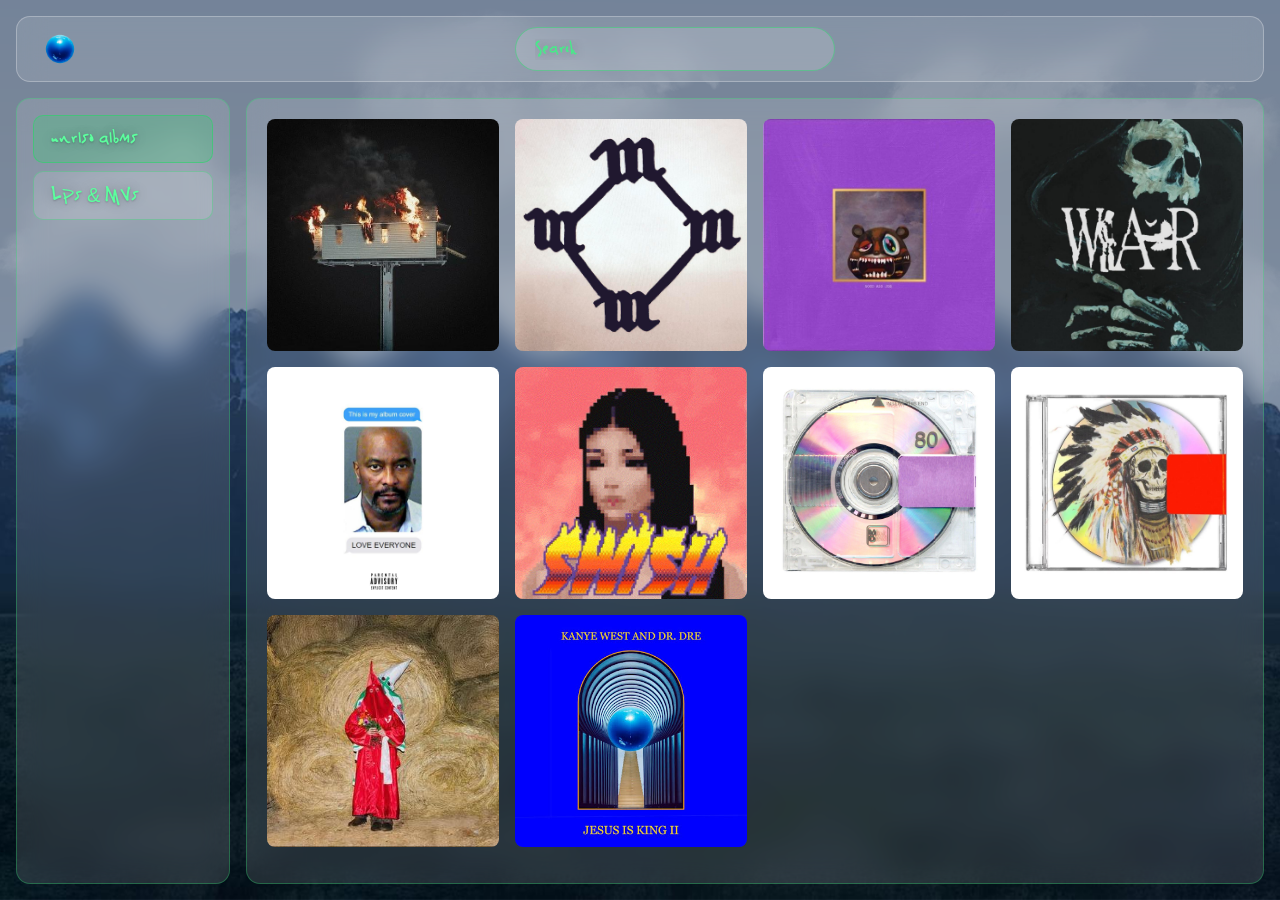
==== mainpage.html @ f58d0a7e "albumonly" ====
<!DOCTYPE html>
<html lang="en">
<head>
    <meta charset="UTF-8">
    <meta name="viewport" content="width=device-width, initial-scale=1.0">
    <title>yemedia</title>
    <link rel="icon" href="favicon.png" type="image/png">
    <link rel="stylesheet" href="sytle.css">
</head>
<body class="mainpage">
    <div class="mainpage-layout">
        <nav class="topbar">
            <a href="index.html" class="topbar-logo" aria-label="yemedia"><img src="favicon.png" alt="" class="topbar-logo-icon"></a>
            <input type="search" class="topbar-search" placeholder="Search" aria-label="Search">
            <button type="button" class="topbar-menu-btn" id="topbar-menu-btn" aria-label="Menu" aria-expanded="false">
                <img class="topbar-menu-icon" src="playericon/icons8-hamburger-48.png" alt="" aria-hidden="true">
            </button>
        </nav>
        <div class="mainpage-body">
        <div class="sidebar-overlay" id="sidebar-overlay" aria-hidden="true"></div>
        <aside class="sidebar-menu" id="sidebar-menu">
            <button type="button" class="sidebar-close-btn" id="sidebar-close-btn" aria-label="Close menu"><img class="sidebar-close-icon" src="playericon/icons8-cancel-48.png" alt="" aria-hidden="true"></button>
            <button type="button" class="sidebar-btn is-active" data-view="unrlsd">unrlsd albms</button>
            <button type="button" class="sidebar-btn" data-view="lpsmvs">LPs & MVs</button>
        </aside>
        <main class="main-panel">
            <div class="covers-grid">
                <!-- Filled by mainpage.js from data/albums.json -->
            </div>
        </main>
        </div>
        <div id="mainpage-player" class="mainpage-player" aria-live="polite">
            <div class="mainpage-player-left">
                <span id="mainpage-player-title" class="mainpage-player-title"></span>
            </div>
            <div class="mainpage-player-center">
                <audio id="mainpage-audio" class="mainpage-audio-native"></audio>
                <div class="mainpage-player-controls">
                    <button type="button" id="mainpage-player-prev" class="mainpage-player-ctrl" aria-label="Previous"><img class="mainpage-player-ctrl-icon" src="playericon/icons8-skip-to-start-48.png" alt="" aria-hidden="true"></button>
                    <button type="button" id="mainpage-player-play" class="mainpage-player-play-btn" aria-label="Play"><span class="mainpage-player-play-icon" aria-hidden="true"><img id="mainpage-player-play-icon-img" class="mainpage-player-play-icon-img" src="playericon/icons8-play-48.png" alt="" aria-hidden="true"></span></button>
                    <button type="button" id="mainpage-player-next" class="mainpage-player-ctrl" aria-label="Next"><img class="mainpage-player-ctrl-icon" src="playericon/icons8-skip-48.png" alt="" aria-hidden="true"></button>
                </div>
                <div class="mainpage-player-progress-wrap">
                    <span class="mainpage-player-time" id="mainpage-player-current">0:00</span>
                    <input type="range" id="mainpage-player-seek" class="mainpage-player-seek" min="0" max="100" value="0" aria-label="Seek" />
                    <span class="mainpage-player-time" id="mainpage-player-duration">0:00</span>
                </div>
            </div>
            <div class="mainpage-player-right">
                <button type="button" id="mainpage-player-expand" class="mainpage-player-expand" aria-label="Expand player"><img class="mainpage-player-expand-icon" src="playericon/icons8-full-48.png" alt="" aria-hidden="true"></button>
            </div>
        </div>
        <div id="mainpage-player-expanded" class="mainpage-player-expanded" aria-hidden="true">
            <div class="mainpage-player-expanded-blur" id="mainpage-player-expanded-blur" aria-hidden="true"></div>
            <div class="mainpage-player-expanded-inner" id="mainpage-player-expanded-inner">
                <div class="mainpage-player-expanded-top-right">
                    <button type="button" class="mainpage-player-expanded-close" id="mainpage-player-expanded-close" aria-label="Close"><img class="mainpage-player-expanded-close-icon" src="playericon/icons8-cancel-48.png" alt="" aria-hidden="true"></button>
                </div>
                <div class="mainpage-player-expanded-cover-section">
                    <div class="mainpage-player-expanded-cover-wrap">
                        <img id="mainpage-player-expanded-cover-img" src="" alt="" />
                    </div>
                    <div class="mainpage-player-expanded-now-playing">
                        <h3 class="mainpage-player-expanded-track-title" id="mainpage-player-expanded-track-title"></h3>
                        <p class="mainpage-player-expanded-track-meta" id="mainpage-player-expanded-track-meta"></p>
                        <button type="button" class="mainpage-player-expanded-like" id="mainpage-player-expanded-like" aria-label="Save to Favourites" title="Save to Favourites">
                            <img class="mainpage-player-expanded-like-icon" id="mainpage-player-expanded-like-icon-img" src="playericon/icons8-favourite-48.png" alt="" aria-hidden="true" loading="eager">
                        </button>
                        <div class="mainpage-player-expanded-progress-wrap">
                            <span class="mainpage-player-time" id="mainpage-player-expanded-current">0:00</span>
                            <input type="range" id="mainpage-player-expanded-seek" class="mainpage-player-seek" min="0" max="100" value="0" aria-label="Seek" />
                            <span class="mainpage-player-time" id="mainpage-player-expanded-duration">0:00</span>
                        </div>
                        <div class="mainpage-player-expanded-controls">
                            <button type="button" class="mainpage-player-expanded-btn" id="mainpage-player-shuffle" aria-label="Shuffle"><img class="mainpage-player-expanded-btn-icon" src="playericon/icons8-shuffle-48.png" alt="" aria-hidden="true"></button>
                            <button type="button" class="mainpage-player-expanded-btn" id="mainpage-player-expanded-prev" aria-label="Previous"><img class="mainpage-player-expanded-btn-icon" src="playericon/icons8-skip-to-start-48.png" alt="" aria-hidden="true"></button>
                            <button type="button" class="mainpage-player-expanded-play" id="mainpage-player-expanded-play" aria-label="Play"><span class="mainpage-player-expanded-play-icon" aria-hidden="true"><img id="mainpage-player-expanded-play-icon-img" class="mainpage-player-expanded-play-icon-img" src="playericon/icons8-play-48.png" alt="" aria-hidden="true"></span></button>
                            <button type="button" class="mainpage-player-expanded-btn" id="mainpage-player-expanded-next" aria-label="Next"><img class="mainpage-player-expanded-btn-icon" src="playericon/icons8-skip-48.png" alt="" aria-hidden="true"></button>
                            <button type="button" class="mainpage-player-expanded-btn" id="mainpage-player-repeat" aria-label="Repeat"><img id="mainpage-player-repeat-icon-img" class="mainpage-player-expanded-btn-icon" src="playericon/icons8-repeat-48.png" alt="" aria-hidden="true"></button>
                        </div>
                        <div class="mainpage-player-expanded-volume-wrap">
                            <span class="mainpage-player-expanded-volume-icon" aria-hidden="true"><img id="mainpage-player-volume-icon-img" class="mainpage-player-volume-icon-img" src="playericon/icons8-speaker-48.png" alt="" aria-hidden="true"></span>
                            <input type="range" id="mainpage-player-expanded-volume" class="mainpage-player-seek mainpage-player-volume" min="0" max="100" value="100" aria-label="Volume" />
                        </div>
                    </div>
                </div>
                <div class="mainpage-player-expanded-tracks">
                    <div class="mainpage-player-expanded-tracks-head">
                        <div class="mainpage-player-expanded-tracks-head-text">
                            <h2 class="mainpage-player-expanded-album-title" id="mainpage-player-expanded-album-title"></h2>
                            <p class="mainpage-player-expanded-meta" id="mainpage-player-expanded-meta"></p>
                        </div>
                        <button type="button" class="mainpage-player-expanded-play-all mainpage-player-expanded-play-all-tracks" id="mainpage-player-expanded-play-all" aria-label="Play all">
                            <img class="mainpage-player-expanded-play-all-icon" src="playericon/icons8-play-48.png" alt="" aria-hidden="true">
                        </button>
                    </div>
                    <ul id="mainpage-player-tracklist" class="mainpage-player-tracklist"></ul>
                </div>
            </div>
        </div>
    </div>
    <div id="mainpage-toast" class="mainpage-toast" aria-live="polite" role="status"></div>
    <script src="mainpage.js"></script>
    <svg xmlns="http://www.w3.org/2000/svg" style="position:absolute;width:0;height:0" aria-hidden="true">
        <defs>
            <symbol id="icon-play" viewBox="0 0 24 24" fill="currentColor"><path d="M8 5v14l11-7z"/></symbol>
            <symbol id="icon-pause" viewBox="0 0 24 24" fill="currentColor"><path d="M6 4h4v16H6V4zm8 0h4v16h-4V4z"/></symbol>
            <symbol id="icon-prev" viewBox="0 0 24 24" fill="currentColor"><path d="M6 6h2v12H6V6zm3.5 6l8.5 6V6l-8.5 6z"/></symbol>
            <symbol id="icon-next" viewBox="0 0 24 24" fill="currentColor"><path d="M8 6v12l8.5-6L8 6zm10 4v8h2V6h-2v8z"/></symbol>
            <symbol id="icon-shuffle" viewBox="0 0 24 24" fill="currentColor"><path d="M10.59 9.17L5.41 4 4 5.41l5.17 5.17 1.42-1.41zM14.5 4l2.04 2.04L4 18.59 5.41 20 17.96 7.46 20 9.5V4h-5.5zm.33 9.41l-1.41 1.41 3.13 3.13L14.5 20H20v-5.5l-2.04 2.04-3.13-3.13z"/></symbol>
            <symbol id="icon-repeat" viewBox="0 0 24 24" fill="currentColor"><path d="M7 7h10v3l4-4-4-4v3H5v6h2V7zm10 10H7v-3l-4 4 4 4v-3h12v-6h-2v4z"/></symbol>
            <symbol id="icon-volume" viewBox="0 0 24 24" fill="currentColor"><path d="M3 9v6h4l5 5V4L7 9H3zm13.5 3c0-1.77-1.02-3.29-2.5-4.03v8.05c1.48-.73 2.5-2.25 2.5-4.02zM14 3.23v2.06c2.89.86 5 3.54 5 6.71s-2.11 5.85-5 6.71v2.06c4.01-.91 7-4.49 7-8.77s-2.99-7.86-7-8.77z"/></symbol>
            <symbol id="icon-close" viewBox="0 0 24 24" fill="currentColor"><path d="M19 6.41L17.59 5 12 10.59 6.41 5 5 6.41 10.59 12 5 17.59 6.41 19 12 13.41 17.59 19 19 17.59 13.41 12z"/></symbol>
            <symbol id="icon-heart" viewBox="0 0 24 24" fill="none" stroke="currentColor" stroke-width="2" stroke-linecap="round" stroke-linejoin="round"><path d="M20.84 4.61a5.5 5.5 0 0 0-7.78 0L12 5.67l-1.06-1.06a5.5 5.5 0 0 0-7.78 7.78l1.06 1.06L12 21.23l7.78-7.78 1.06-1.06a5.5 5.5 0 0 0 0-7.78z"/></symbol>
            <symbol id="icon-heart-filled" viewBox="0 0 24 24" fill="currentColor"><path d="M12 21.35l-1.45-1.32C5.4 15.36 2 12.28 2 8.5 2 5.42 4.42 3 7.5 3c1.74 0 3.41.81 4.5 2.09C13.09 3.81 14.76 3 16.5 3 19.58 3 22 5.42 22 8.5c0 3.78-3.4 6.86-8.55 11.54L12 21.35z"/></symbol>
            <symbol id="icon-expand" viewBox="0 0 24 24" fill="currentColor"><path d="M7 14H5v5h5v-2H7v-3zm-2-4h2V7h3V5H5v5zm12 7h-3v2h5v-5h-2v3zM14 5v2h3v3h2V5h-5z"/></symbol>
        </defs>
    </svg>
</body>
</html>
---- sytle.css ----
body {
    margin: 0;
    padding: 0;
    min-height: 100vh;
    position: relative;
    overflow: hidden;
    background-color: #1a1a2e;
    background-image: url(sitebg/gradientbase.png);
    background-size: cover;
    background-position: center;
    background-repeat: no-repeat;
}

body.mainpage {
    overflow: hidden;
    height: 100vh;
    display: flex;
    flex-direction: column;
}

/* Toast notification */
.mainpage-toast {
    position: fixed;
    bottom: 5rem;
    left: 50%;
    transform: translateX(-50%) translateY(12px);
    padding: 0.5rem 1rem;
    background: rgba(92, 255, 158, 0.95);
    color: #1a1a2e;
    font-family: "Yung Jakes", "yungjakes", sans-serif;
    font-size: 0.95rem;
    border-radius: 8px;
    box-shadow: 0 4px 20px rgba(0, 0, 0, 0.3);
    z-index: 100;
    opacity: 0;
    visibility: hidden;
    transition: opacity 0.25s ease, transform 0.25s ease, visibility 0.25s ease;
}

.mainpage-toast.is-visible {
    opacity: 1;
    visibility: visible;
    transform: translateX(-50%) translateY(0);
}

/* Scrollbar styling site-wide */
* {
    scrollbar-width: thin;
    scrollbar-color: rgba(92, 255, 158, 0.6) rgba(26, 26, 46, 0.4);
}

*::-webkit-scrollbar {
    width: 10px;
    height: 10px;
}

*::-webkit-scrollbar-track {
    background: rgba(26, 26, 46, 0.4);
    border-radius: 5px;
}

*::-webkit-scrollbar-thumb {
    background: rgba(92, 255, 158, 0.55);
    border-radius: 5px;
    border: 1px solid rgba(26, 26, 46, 0.3);
}

*::-webkit-scrollbar-thumb:hover {
    background: rgba(92, 255, 158, 0.75);
}

*::-webkit-scrollbar-thumb:active {
    background: #5cff9e;
}

*::-webkit-scrollbar-corner {
    background: rgba(26, 26, 46, 0.4);
    border-radius: 5px;
}

@font-face {
    font-family: "Yung Jakes";
    src: local("Yung Jakes New Handwriting"), local("YungJakesNewHandwriting"), url("YungJakesNewHandwriting-Regular.ttf") format("truetype");
    font-weight: normal;
    font-style: normal;
    font-display: swap;
}

/* Middle: clouds */
body::before {
    content: "";
    position: absolute;
    inset: 0;
    z-index: -1;
    background-image: url(sitebg/clouds.png);
    background-size: 150% 100%;
    background-position: 0% 50%;
    background-repeat: no-repeat;
    opacity: 0.5;
    pointer-events: none;
    animation: clouds-drift 60s linear infinite;
}

@media (max-width: 768px) {
    body::before {
        background-size: cover;
    }
}

/* Front: mountain (painted last so it’s on top) */
body::after {
    content: "";
    position: absolute;
    inset: 0;
    z-index: 0;
    background-image: url(sitebg/mountains.png);
    background-size: cover;
    background-position: center;
    background-repeat: no-repeat;
    pointer-events: none;
}

.content {
    position: relative;
    z-index: 3;
    display: flex;
    flex-direction: column;
    align-items: center;
    justify-content: center;
    min-height: 100vh;
    text-align: center;
    color: #2dd46c;
    font-family: "Yung Jakes", "yungjakes", sans-serif;
    font-size: 1.6rem;
}

.album-covers {
    position: fixed;
    inset: 0;
    z-index: 2;
    pointer-events: none;
}

.album-covers .album-cover {
    position: absolute;
    object-fit: cover;
    border-radius: 10px;
    box-shadow: 0 8px 24px rgba(0, 0, 0, 0.35);
    transform-style: preserve-3d;
    will-change: transform;
}

.copyright {
    position: fixed;
    bottom: 0;
    left: 0;
    right: 0;
    z-index: 3;
    text-align: center;
    padding: 0.75rem;
    color: #2dd46c;
    font-family: "Yung Jakes", "yungjakes", sans-serif;
    font-size: 0.95rem;
    opacity: 0.9;
}

.content h1,
.content p,
.content button,
.content .content-btn {
    margin: 0.25em 0;
}

.content h1 {
    font-size: 3.75rem;
}

.content p {
    font-size: 1.85rem;
}

.content button,
.content .content-btn {
    color: inherit;
    font-family: inherit;
    font-size: 1.5rem;
    cursor: pointer;
    padding: 0.65em 1.5em;
    border: none;
    border-radius: 999px;
    background: linear-gradient(
        135deg,
        rgba(80, 220, 120, 0.25) 0%,
        rgba(60, 180, 100, 0.12) 50%,
        rgba(40, 140, 80, 0.18) 100%
    );
    backdrop-filter: blur(12px);
    -webkit-backdrop-filter: blur(12px);
    box-shadow:
        inset 0 1px 0 rgba(255, 255, 255, 0.2),
        inset 0 -1px 0 rgba(0, 0, 0, 0.1),
        0 4px 24px rgba(45, 212, 108, 0.15);
    border: 1px solid rgba(255, 255, 255, 0.18);
    transition: transform 0.2s ease, box-shadow 0.2s ease, background 0.2s ease;
}
.content .content-btn {
    text-decoration: none;
    display: inline-block;
}

.content button:hover,
.content .content-btn:hover {
    transform: translateY(-1px);
    background: linear-gradient(
        135deg,
        rgba(80, 220, 120, 0.32) 0%,
        rgba(60, 180, 100, 0.18) 50%,
        rgba(40, 140, 80, 0.24) 100%
    );
    box-shadow:
        inset 0 1px 0 rgba(255, 255, 255, 0.28),
        inset 0 -1px 0 rgba(0, 0, 0, 0.08),
        0 8px 32px rgba(45, 212, 108, 0.22);
}

.content button:active,
.content .content-btn:active {
    transform: translateY(0);
    box-shadow:
        inset 0 1px 0 rgba(255, 255, 255, 0.15),
        inset 0 2px 8px rgba(0, 0, 0, 0.15),
        0 2px 12px rgba(45, 212, 108, 0.12);
}

@keyframes clouds-drift {
    0% { background-position: 0% 50%; }
    100% { background-position: 100% 50%; }
}

/* ========== Mainpage layout (glassmorphism UI) ========== */
.mainpage .mainpage-layout {
    position: relative;
    z-index: 1;
    flex: 1;
    min-height: 0;
    padding: 1rem;
    box-sizing: border-box;
    display: flex;
    flex-direction: column;
    overflow: hidden;
}

.mainpage .topbar {
    flex-shrink: 0;
    display: flex;
    align-items: center;
    justify-content: space-between;
    gap: 1.5rem;
    max-width: 100%;
    padding: 0.6rem 1.25rem;
    margin-bottom: 1rem;
    background: rgba(255, 255, 255, 0.12);
    backdrop-filter: blur(14px);
    -webkit-backdrop-filter: blur(14px);
    border: 1px solid rgba(255, 255, 255, 0.28);
    border-radius: 14px;
    font-family: "Yung Jakes", "yungjakes", sans-serif;
    color: #4ae88a;
    text-shadow: 0 0 20px rgba(0, 0, 0, 0.4), 0 1px 2px rgba(0, 0, 0, 0.3);
}

.mainpage .topbar-logo {
    color: #5cff9e;
    text-decoration: none;
    font-size: 1.65rem;
    padding: 0.25em;
    background: transparent;
    border: none;
    border-radius: 0;
    white-space: nowrap;
    text-shadow: 0 0 16px rgba(0, 0, 0, 0.35), 0 1px 2px rgba(0, 0, 0, 0.25);
    display: inline-flex;
    align-items: center;
    justify-content: center;
}

.mainpage .topbar-logo-icon {
    display: block;
    width: 32px;
    height: 32px;
    object-fit: contain;
}

.mainpage .topbar-search {
    flex: 1;
    max-width: 320px;
    margin: 0 auto;
    padding: 0.55em 1em;
    background: rgba(255, 255, 255, 0.15);
    border: 1px solid rgba(45, 212, 108, 0.5);
    border-radius: 999px;
    color: #5cff9e;
    font-family: "Yung Jakes", "yungjakes", sans-serif;
    font-size: 1.2rem;
    text-shadow: 0 0 12px rgba(0, 0, 0, 0.3);
}

.mainpage .topbar-search::placeholder {
    color: #4ae88a;
    opacity: 1;
}

.mainpage .topbar-menu-btn {
    display: none;
    align-items: center;
    justify-content: center;
    width: 44px;
    height: 44px;
    padding: 0;
    border: none;
    border-radius: 0;
    background: transparent;
    color: #5cff9e;
    cursor: pointer;
    flex-shrink: 0;
    transition: opacity 0.2s ease, transform 0.2s ease;
}
.mainpage .topbar-menu-btn:hover {
    opacity: 0.85;
    transform: scale(1.05);
}
.mainpage .topbar-menu-icon {
    width: 24px;
    height: 24px;
    display: block;
    object-fit: contain;
}

.mainpage .mainpage-body {
    display: flex;
    flex: 1;
    min-height: 0;
    overflow: hidden;
    gap: 1rem;
}

.mainpage .sidebar-menu {
    width: 180px;
    flex-shrink: 0;
    display: flex;
    flex-direction: column;
    gap: 0.5rem;
    padding: 1rem;
    background: rgba(255, 255, 255, 0.12);
    backdrop-filter: blur(14px);
    -webkit-backdrop-filter: blur(14px);
    border: 1px solid rgba(45, 212, 108, 0.35);
    border-radius: 14px;
    font-family: "Yung Jakes", "yungjakes", sans-serif;
    color: #5cff9e;
    align-self: stretch;
    text-shadow: 0 0 14px rgba(0, 0, 0, 0.35), 0 1px 2px rgba(0, 0, 0, 0.25);
}

.mainpage .sidebar-close-btn {
    display: none;
}

.mainpage .sidebar-close-icon {
    width: 24px;
    height: 24px;
    display: block;
    object-fit: contain;
}

.mainpage .sidebar-overlay {
    display: none;
}

.mainpage .sidebar-item {
    font-size: 1.25rem;
}

.mainpage .sidebar-btn {
    display: block;
    width: 100%;
    padding: 0.6em 0.85em;
    background: rgba(255, 255, 255, 0.12);
    border: 1px solid rgba(45, 212, 108, 0.35);
    border-radius: 10px;
    color: #5cff9e;
    font-family: "Yung Jakes", "yungjakes", sans-serif;
    font-size: 1.25rem;
    cursor: pointer;
    text-align: left;
    transition: background 0.2s ease, border-color 0.2s ease;
    text-shadow: 0 0 12px rgba(0, 0, 0, 0.3), 0 1px 2px rgba(0, 0, 0, 0.2);
}

.mainpage .sidebar-btn:hover {
    background: rgba(45, 212, 108, 0.15);
    border-color: rgba(45, 212, 108, 0.55);
    color: #6effa8;
}

.mainpage .main-panel {
    flex: 1;
    display: flex;
    flex-direction: column;
    min-height: 0;
    padding: 1.25rem;
    background: rgba(255, 255, 255, 0.12);
    backdrop-filter: blur(14px);
    -webkit-backdrop-filter: blur(14px);
    border: 1px solid rgba(45, 212, 108, 0.35);
    border-radius: 14px;
    overflow: auto;
}

.mainpage .covers-grid {
    display: grid;
    grid-template-columns: repeat(4, 1fr);
    grid-template-rows: repeat(2, auto);
    gap: 1rem;
    min-height: min-content;
}

.mainpage .cover-placeholder {
    aspect-ratio: 1;
    background: rgba(255, 255, 255, 0.06);
    border-radius: 8px;
    border: 1px solid rgba(255, 255, 255, 0.06);
    box-shadow: none;
}

.mainpage .album-card {
    position: relative;
    aspect-ratio: 1;
    border-radius: 8px;
    overflow: hidden;
    background: rgba(255, 255, 255, 0.06);
    transition: transform 0.25s ease;
}

.mainpage .album-card:hover {
    transform: scale(0.92);
}

.mainpage .album-card-cover {
    width: 100%;
    height: 100%;
    object-fit: cover;
    display: block;
}

.mainpage .album-card-overlay {
    position: absolute;
    inset: 0;
    display: flex;
    flex-direction: column;
    align-items: center;
    justify-content: center;
    gap: 0.5rem;
    background: rgba(0, 0, 0, 0.5);
    opacity: 0;
    transition: opacity 0.2s ease;
}

.mainpage .album-card.has-tracks .album-card-overlay {
    justify-content: flex-end;
    padding-bottom: 0.5rem;
}

.mainpage .album-card-play-corner {
    position: absolute;
    bottom: 0.5rem;
    right: 0.5rem;
    margin-top: auto;
}

.mainpage .album-card:hover .album-card-overlay {
    opacity: 1;
}

.mainpage .album-card-title {
    color: #5cff9e;
    font-family: "Yung Jakes", "yungjakes", sans-serif;
    font-size: 1rem;
    text-align: center;
    padding: 0 0.5rem;
    text-shadow: 0 0 8px rgba(0,0,0,0.5);
}

.mainpage .album-card-play:hover {
    opacity: 0.9;
    transform: scale(1.05);
}

.mainpage .album-card-play {
    width: 44px;
    height: 44px;
    border: none;
    border-radius: 0;
    background: transparent;
    color: #5cff9e;
    font-size: 1.25rem;
    cursor: pointer;
    display: flex;
    align-items: center;
    justify-content: center;
    padding: 0;
    transition: opacity 0.2s ease, transform 0.2s ease;
    font-family: "Yung Jakes", "yungjakes", sans-serif;
}

.mainpage .album-card-play-icon {
    width: 28px;
    height: 28px;
    display: block;
    object-fit: contain;
}

/* Search results: list of matching tracks */
.mainpage .mainpage-search-results {
    display: flex;
    flex-direction: column;
    gap: 0.25rem;
    padding: 0.5rem 0;
    min-height: 0;
}

.mainpage .mainpage-search-result-row {
    display: flex;
    align-items: center;
    gap: 1rem;
    padding: 0.65rem 1rem;
    background: rgba(255, 255, 255, 0.04);
    border-radius: 10px;
    cursor: pointer;
    transition: background 0.15s ease;
}

.mainpage .mainpage-search-result-row:hover {
    background: rgba(92, 255, 158, 0.1);
}

.mainpage .mainpage-search-result-cover {
    width: 48px;
    height: 48px;
    object-fit: cover;
    border-radius: 8px;
    flex-shrink: 0;
    border: 1px solid rgba(255, 255, 255, 0.1);
}

.mainpage .mainpage-search-result-info {
    flex: 1;
    min-width: 0;
    display: flex;
    flex-direction: column;
    gap: 0.15rem;
}

.mainpage .mainpage-search-result-title {
    color: #fff;
    font-family: "Yung Jakes", "yungjakes", sans-serif;
    font-size: 1.05rem;
    font-weight: bold;
}

.mainpage .mainpage-search-result-meta {
    color: rgba(255, 255, 255, 0.6);
    font-size: 0.9rem;
}

.mainpage .mainpage-search-result-play {
    width: 44px;
    height: 44px;
    padding: 0;
    border: none;
    background: transparent;
    color: #5cff9e;
    cursor: pointer;
    display: flex;
    align-items: center;
    justify-content: center;
    flex-shrink: 0;
    transition: opacity 0.2s ease, transform 0.2s ease;
}

.mainpage .mainpage-search-result-play:hover {
    opacity: 0.9;
    transform: scale(1.05);
}

.mainpage .mainpage-search-result-play-icon {
    width: 28px;
    height: 28px;
    object-fit: contain;
}

.mainpage .sidebar-btn.is-active {
    background: rgba(45, 212, 108, 0.25);
    border-color: rgba(45, 212, 108, 0.6);
}

.mainpage .mainpage-player {
    position: fixed;
    bottom: 0.75rem;
    left: 0.75rem;
    right: 0.75rem;
    z-index: 10;
    padding: 0.6rem 1rem;
    background: rgba(var(--miniplayer-glass-r, 48), var(--miniplayer-glass-g, 48), var(--miniplayer-glass-b, 65), 0.88);
    backdrop-filter: blur(14px);
    -webkit-backdrop-filter: blur(14px);
    border: 1px solid rgba(var(--miniplayer-glass-r, 45), var(--miniplayer-glass-g, 212), var(--miniplayer-glass-b, 108), 0.4);
    border-radius: 14px;
    display: flex;
    align-items: center;
    justify-content: space-between;
    gap: 1rem;
    transform: translateY(calc(100% + 1rem));
    transition: transform 0.25s ease, background 0.35s ease, border-color 0.35s ease;
}

.mainpage .mainpage-player.is-visible {
    transform: translateY(0);
}

/* Desktop: smaller mini player height */
@media (min-width: 769px) {
    .mainpage .mainpage-player {
        padding: 0.35rem 0.85rem;
        gap: 0.65rem;
    }
    .mainpage .mainpage-player-title {
        font-size: 0.88rem;
    }
    .mainpage .mainpage-player-center {
        gap: 0.2rem;
    }
    .mainpage .mainpage-player-ctrl {
        width: 38px;
        height: 38px;
    }
    .mainpage .mainpage-player-ctrl-icon {
        width: 20px;
        height: 20px;
    }
    .mainpage .mainpage-player-play-btn {
        width: 42px;
        height: 42px;
    }
    .mainpage .mainpage-player-play-btn .mainpage-player-play-icon-img {
        width: 22px;
        height: 22px;
    }
    .mainpage .mainpage-player-expand {
        width: 38px;
        height: 38px;
    }
    .mainpage .mainpage-player-expand-icon {
        width: 20px;
        height: 20px;
    }
    .mainpage .mainpage-player-time {
        font-size: 0.75rem;
    }
    .mainpage .mainpage-player-seek {
        height: 5px;
    }
}

/* Mobile track list: ensure mini player slide-up animation runs when it appears */
@media (max-width: 768px) {
    .mainpage.tracklist-view-open .mainpage-player {
        transition: transform 0.35s cubic-bezier(0.25, 0.46, 0.45, 0.94);
    }
    .mainpage.tracklist-view-open .mainpage-player:not(.is-visible) {
        transform: translateY(calc(100% + 1rem));
    }
    .mainpage .mainpage-player-title {
        font-size: 1.1rem;
    }
    .mainpage .mainpage-player-time {
        font-size: 0.95rem;
    }
}

/* Hide mini player when expanded view is open (desktop: always; mobile: only in now-playing full view) */
.mainpage.expanded-view-open .mainpage-player {
    transform: translateY(100%);
    visibility: hidden;
    pointer-events: none;
}

/* Mobile track list view: show mini player as overlay on top */
.mainpage.tracklist-view-open .mainpage-player {
    z-index: 25;
}

.mainpage .mainpage-player-left {
    flex: 1;
    min-width: 0;
    max-width: 280px;
}

.mainpage .mainpage-player-title {
    color: #5cff9e;
    font-family: "Yung Jakes", "yungjakes", sans-serif;
    font-size: 0.95rem;
    overflow: hidden;
    text-overflow: ellipsis;
    white-space: nowrap;
    text-shadow: 0 0 12px rgba(0, 0, 0, 0.3);
}

.mainpage .mainpage-audio-native {
    position: absolute;
    width: 0;
    height: 0;
    opacity: 0;
    pointer-events: none;
}

.mainpage .mainpage-player-center {
    flex: 2;
    display: flex;
    flex-direction: column;
    align-items: center;
    gap: 0.35rem;
    max-width: 480px;
    min-width: 0;
}

.mainpage .mainpage-player-controls {
    display: flex;
    align-items: center;
    justify-content: center;
    gap: 0.5rem;
}

.mainpage .mainpage-player-ctrl {
    width: 48px;
    height: 48px;
    border: none;
    border-radius: 0;
    background: transparent;
    color: #5cff9e;
    font-size: 0.85rem;
    cursor: pointer;
    display: flex;
    align-items: center;
    justify-content: center;
    transition: opacity 0.2s ease, transform 0.2s ease;
}

.mainpage .player-icon {
    width: 20px;
    height: 20px;
    display: block;
    color: inherit;
}

.mainpage .mainpage-player-play-btn .player-icon,
.mainpage .mainpage-player-expanded-play .player-icon {
    width: 22px;
    height: 22px;
}

.mainpage .mainpage-player-play-icon-img,
.mainpage .mainpage-player-expanded-play-icon-img {
    display: block;
    width: 100%;
    height: 100%;
    object-fit: contain;
}

.mainpage .mainpage-player-play-btn .mainpage-player-play-icon-img {
    width: 32px;
    height: 32px;
}

.mainpage .mainpage-player-expanded-play .mainpage-player-expanded-play-icon-img {
    width: 42px;
    height: 42px;
}

.mainpage .mainpage-player-expanded-close .player-icon,
.mainpage .mainpage-player-expanded-close-icon {
    width: 26px;
    height: 26px;
}

.mainpage .mainpage-player-expanded-close-icon {
    display: block;
    object-fit: contain;
}

.mainpage .mainpage-player-expanded-btn .player-icon {
    width: 18px;
    height: 18px;
}

.mainpage .mainpage-player-ctrl-icon,
.mainpage .mainpage-player-expanded-btn-icon {
    display: block;
    width: 26px;
    height: 26px;
    object-fit: contain;
}

.mainpage .mainpage-player-ctrl .mainpage-player-ctrl-icon {
    width: 28px;
    height: 28px;
}

.mainpage .mainpage-player-expanded-volume-icon .player-icon {
    width: 18px;
    height: 18px;
}

.mainpage .mainpage-player-ctrl:hover {
    opacity: 0.85;
    transform: scale(1.05);
}

.mainpage .mainpage-player-play-btn {
    width: 56px;
    height: 56px;
    border: none;
    border-radius: 0;
    background: transparent;
    color: #5cff9e;
    font-size: 1.1rem;
    cursor: pointer;
    display: flex;
    align-items: center;
    justify-content: center;
    transition: transform 0.2s ease, opacity 0.2s ease;
}

.mainpage .mainpage-player-play-btn .mainpage-player-play-icon {
    display: inline-block;
    line-height: 1;
}

.mainpage .mainpage-player-play-btn:hover {
    opacity: 0.9;
    transform: scale(1.03);
}

.mainpage .mainpage-player-expand {
    width: 52px;
    height: 52px;
    border: none;
    border-radius: 0;
    background: transparent;
    color: #5cff9e;
    font-size: 1.25rem;
    cursor: pointer;
    display: flex;
    align-items: center;
    justify-content: center;
    transition: opacity 0.2s ease, transform 0.2s ease;
}

.mainpage .mainpage-player-expand:hover {
    opacity: 0.85;
    transform: scale(1.05);
}

.mainpage .mainpage-player-expand .player-icon,
.mainpage .mainpage-player-expand-icon {
    width: 26px;
    height: 26px;
}

.mainpage .mainpage-player-expand-icon {
    display: block;
    object-fit: contain;
}

.mainpage .mainpage-player-progress-wrap {
    display: flex;
    align-items: center;
    gap: 0.5rem;
    width: 100%;
}

.mainpage .mainpage-player-time {
    color: rgba(92, 255, 158, 0.9);
    font-family: "Yung Jakes", "yungjakes", sans-serif;
    font-size: 0.8rem;
    flex-shrink: 0;
}

.mainpage .mainpage-player-seek {
    flex: 1;
    height: 6px;
    -webkit-appearance: none;
    appearance: none;
    background: rgba(255, 255, 255, 0.15);
    border-radius: 3px;
}

.mainpage .mainpage-player-seek::-webkit-slider-thumb {
    -webkit-appearance: none;
    width: 14px;
    height: 14px;
    border-radius: 50%;
    background: #5cff9e;
    cursor: pointer;
    box-shadow: 0 0 8px rgba(92, 255, 158, 0.5);
}

.mainpage .mainpage-player-seek::-moz-range-thumb {
    width: 14px;
    height: 14px;
    border-radius: 50%;
    background: #5cff9e;
    cursor: pointer;
    border: none;
}

.mainpage .mainpage-player-right {
    flex: 1;
    display: flex;
    justify-content: flex-end;
    max-width: 120px;
}

.mainpage .mainpage-player-expand {
    width: 48px;
    height: 48px;
    border: none;
    border-radius: 0;
    background: transparent;
    color: #5cff9e;
    font-size: 1.25rem;
    cursor: pointer;
    display: flex;
    align-items: center;
    justify-content: center;
    transition: opacity 0.2s ease, transform 0.2s ease;
}

.mainpage .mainpage-player-expand:hover {
    opacity: 0.85;
    transform: scale(1.05);
}

.mainpage .mainpage-player-expanded {
    position: fixed;
    inset: 0;
    z-index: 20;
    background: transparent;
    display: flex;
    align-items: stretch;
    justify-content: stretch;
    opacity: 0;
    visibility: hidden;
    transition: opacity 0.28s ease, visibility 0.28s ease;
}

.mainpage .mainpage-player-expanded.is-visible {
    opacity: 1;
    visibility: visible;
}

.mainpage .mainpage-player-expanded.is-visible .mainpage-player-expanded-blur {
    opacity: 1;
}

.mainpage .mainpage-player-expanded-blur {
    position: absolute;
    inset: -20%;
    z-index: 0;
    background-size: cover;
    background-position: center;
    background-repeat: no-repeat;
    filter: blur(80px);
    -webkit-filter: blur(80px);
    opacity: 0;
    transition: opacity 0.4s ease;
}

.mainpage .mainpage-player-expanded-blur::after {
    content: "";
    position: absolute;
    inset: 0;
    background: rgba(0, 0, 0, 0.45);
    pointer-events: none;
}

.mainpage .mainpage-player-expanded-inner {
    position: relative;
    z-index: 1;
    display: flex;
    align-items: flex-start;
    width: 100%;
    height: 100%;
    padding: 2rem;
    padding-right: 4rem;
    gap: 2.5rem;
    box-sizing: border-box;
    opacity: 0;
    transform: translateY(16px);
    transition: opacity 0.32s ease 0.06s, transform 0.32s cubic-bezier(0.25, 0.46, 0.45, 0.94) 0.06s;
}

/* Desktop: now playing (cover + controls) on the left, track list (data) on the right */
.mainpage .mainpage-player-expanded-cover-section {
    order: -1;
}
.mainpage .mainpage-player-expanded-tracks {
    order: 0;
}

.mainpage .mainpage-player-expanded.is-visible .mainpage-player-expanded-inner {
    opacity: 1;
    transform: translateY(0);
}

.mainpage .mainpage-player-expanded-close {
    position: relative;
    top: auto;
    right: auto;
    z-index: 21;
    order: 0;
    width: 52px;
    height: 52px;
    border: none;
    border-radius: 0;
    background: transparent;
    color: #5cff9e;
    font-size: 1.5rem;
    line-height: 1;
    cursor: pointer;
    transition: opacity 0.25s ease 0.15s, transform 0.25s ease 0.15s;
    opacity: 1;
    transform: scale(1);
    display: flex;
    align-items: center;
    justify-content: center;
}

.mainpage .mainpage-player-expanded-top-right {
    position: fixed;
    top: 1rem;
    right: 1rem;
    z-index: 21;
    display: flex;
    flex-direction: column;
    align-items: center;
    gap: 0.5rem;
}

.mainpage .mainpage-player-expanded.is-visible .mainpage-player-expanded-close {
    opacity: 1;
    transform: scale(1);
}

.mainpage .mainpage-player-expanded-close:hover {
    opacity: 0.85;
    transform: scale(1.05);
}

.mainpage .mainpage-player-expanded-cover-section {
    flex-shrink: 0;
    width: min(40vw, 400px);
    display: flex;
    flex-direction: column;
    gap: 1.25rem;
    opacity: 0;
    transform: translateY(12px);
    transition: opacity 0.3s ease 0.1s, transform 0.35s cubic-bezier(0.25, 0.46, 0.45, 0.94) 0.1s;
}

.mainpage .mainpage-player-expanded.is-visible .mainpage-player-expanded-cover-section {
    opacity: 1;
    transform: translateY(0);
}

.mainpage .mainpage-player-expanded-cover-wrap {
    flex-shrink: 0;
    width: 100%;
    padding: 0;
    display: flex;
    align-items: center;
    justify-content: center;
    background: transparent;
    border: none;
    overflow: hidden;
    border-radius: 14px;
}

.mainpage .mainpage-player-expanded-cover-wrap img {
    width: 100%;
    aspect-ratio: 1;
    object-fit: cover;
    display: block;
    border-radius: 14px;
    transform: scale(0.96);
    transition: transform 0.4s cubic-bezier(0.25, 0.46, 0.45, 0.94) 0.12s;
}

.mainpage .mainpage-player-expanded.is-visible .mainpage-player-expanded-cover-wrap img {
    transform: scale(1);
}

.mainpage .mainpage-player-expanded-now-playing {
    display: grid;
    grid-template-columns: 1fr auto;
    gap: 0.5rem 1rem;
    padding: 1.25rem 1.5rem 0;
    background: transparent;
    border: none;
    border-radius: 0;
}

.mainpage .mainpage-player-expanded-track-title {
    grid-column: 1;
}

.mainpage .mainpage-player-expanded-track-meta {
    grid-column: 1;
}

.mainpage .mainpage-player-expanded-like {
    grid-column: 2;
    grid-row: 1 / 3;
    align-self: center;
    justify-self: end;
    width: 44px;
    height: 44px;
    min-width: 44px;
    min-height: 44px;
    padding: 0;
    border: none;
    background: transparent;
    color: rgba(255, 255, 255, 0.7);
    cursor: pointer;
    display: flex;
    align-items: center;
    justify-content: center;
    transition: color 0.2s ease, transform 0.2s ease;
    visibility: visible;
}

.mainpage .mainpage-player-expanded-like:hover {
    color: #5cff9e;
    transform: scale(1.08);
}

.mainpage .mainpage-player-expanded-like.is-saved {
    color: #5cff9e;
}

.mainpage .mainpage-player-expanded-like .mainpage-player-expanded-like-icon {
    width: 26px;
    height: 26px;
    object-fit: contain;
    display: block;
    transition: filter 0.2s ease, opacity 0.2s ease;
}

.mainpage .mainpage-player-expanded-like.is-saved .mainpage-player-expanded-like-icon {
    filter: brightness(0) saturate(100%) invert(82%) sepia(42%) saturate(1200%) hue-rotate(87deg) brightness(102%) contrast(101%);
}

.mainpage .mainpage-player-expanded-progress-wrap {
    grid-column: 1 / -1;
    display: flex;
    align-items: center;
    gap: 0.5rem;
    width: 100%;
}

.mainpage .mainpage-player-expanded-progress-wrap .mainpage-player-seek {
    flex: 1;
    min-width: 0;
}

.mainpage .mainpage-player-expanded-track-title {
    color: #fff;
    font-family: "Yung Jakes", "yungjakes", sans-serif;
    font-size: 1.65rem;
    font-weight: bold;
    margin: 0;
    letter-spacing: 0.02em;
}

.mainpage .mainpage-player-expanded-track-meta {
    color: rgba(255, 255, 255, 0.65);
    font-family: "Yung Jakes", "yungjakes", sans-serif;
    font-size: 1.05rem;
    margin: 0 0 0.25rem 0;
}

.mainpage .mainpage-player-expanded-progress-wrap .mainpage-player-time {
    color: rgba(255, 255, 255, 0.8);
    font-size: 0.95rem;
    flex-shrink: 0;
}

.mainpage .mainpage-player-expanded-volume-wrap {
    grid-column: 1 / -1;
    display: flex;
    align-items: center;
    gap: 0.6rem;
    margin-top: 0.35rem;
    width: 100%;
}

.mainpage .mainpage-player-expanded-volume-icon {
    font-size: 1.15rem;
    opacity: 0.9;
    flex-shrink: 0;
    color: #fff;
}

.mainpage .mainpage-player-volume-icon-img {
    display: block;
    width: 24px;
    height: 24px;
    object-fit: contain;
    animation: speaker-pulse 1.6s ease-in-out infinite;
    transition: opacity 0.2s ease;
}

@keyframes speaker-pulse {
    0%, 100% { opacity: 1; transform: scale(1); }
    50% { opacity: 0.9; transform: scale(1.08); }
}

.mainpage .mainpage-player-expanded-volume-wrap .mainpage-player-volume {
    flex: 1;
    min-width: 0;
}

.mainpage .mainpage-player-expanded-tracks {
    flex: 1;
    display: flex;
    flex-direction: column;
    min-width: 0;
    width: 100%;
    padding: 1.25rem 1.5rem 1.25rem 0;
    min-height: 0;
    opacity: 0;
    transform: translateY(14px);
    transition: opacity 0.32s ease 0.15s, transform 0.35s cubic-bezier(0.25, 0.46, 0.45, 0.94) 0.15s;
}

.mainpage .mainpage-player-expanded.is-visible .mainpage-player-expanded-tracks {
    opacity: 1;
    transform: translateY(0);
}

.mainpage .mainpage-player-expanded-album-title {
    color: #5cff9e;
    font-family: "Yung Jakes", "yungjakes", sans-serif;
    font-size: 2.1rem;
    font-weight: bold;
    margin: 0 0 0.25rem 0;
    letter-spacing: 0.02em;
    text-shadow: 0 0 20px rgba(0, 0, 0, 0.3);
}

.mainpage .mainpage-player-expanded-tracks-head-text {
    display: flex;
    flex-direction: column;
    justify-content: center;
    flex: 1;
    min-width: 0;
}

.mainpage .mainpage-player-expanded-tracks-head-text .mainpage-player-expanded-meta {
    margin: 0;
}

.mainpage .mainpage-player-expanded-meta {
    color: rgba(255, 255, 255, 0.65);
    font-family: "Yung Jakes", "yungjakes", sans-serif;
    font-size: 1.05rem;
    margin: 0 0 1.5rem 0;
}

.mainpage .mainpage-player-expanded-tracks-head {
    display: flex;
    align-items: stretch;
    gap: 1rem;
    margin-bottom: 1rem;
}

.mainpage .mainpage-player-expanded-tracks-head .mainpage-player-expanded-meta {
    margin: 0;
}

.mainpage .mainpage-player-expanded-play-all {
    flex-shrink: 0;
    width: 64px;
    min-width: 64px;
    height: 64px;
    min-height: 64px;
    align-self: stretch;
    padding: 0;
    border: none;
    background: transparent;
    color: #5cff9e;
    cursor: pointer;
    display: flex;
    align-items: center;
    justify-content: center;
    transition: opacity 0.2s ease, transform 0.2s ease;
}

.mainpage .mainpage-player-expanded-play-all:hover {
    opacity: 0.9;
    transform: scale(1.05);
}

.mainpage .mainpage-player-expanded-play-all-icon {
    width: 40px;
    height: 40px;
    object-fit: contain;
    display: block;
}

.mainpage .mainpage-player-expanded-controls {
    grid-column: 1 / -1;
    display: flex;
    align-items: center;
    justify-content: center;
    gap: 0.75rem;
    margin-bottom: 0;
}

.mainpage .mainpage-player-expanded-btn {
    width: 56px;
    height: 56px;
    border-radius: 0;
    border: none;
    background: transparent;
    color: #5cff9e;
    font-size: 1.1rem;
    cursor: pointer;
    display: flex;
    align-items: center;
    justify-content: center;
    transition: opacity 0.2s ease, transform 0.2s ease;
}

.mainpage .mainpage-player-expanded-btn:hover {
    opacity: 0.85;
    transform: scale(1.05);
}

.mainpage .mainpage-player-expanded-btn.is-active {
    opacity: 1;
}

.mainpage .mainpage-player-expanded-play {
    width: 72px;
    height: 72px;
    border-radius: 0;
    border: none;
    background: transparent;
    color: #1a1a2e;
    font-size: 1.4rem;
    cursor: pointer;
    display: flex;
    align-items: center;
    justify-content: center;
    transition: transform 0.2s ease, opacity 0.2s ease;
}

.mainpage .mainpage-player-expanded-play .mainpage-player-expanded-play-icon {
    display: inline-block;
    line-height: 1;
}

.mainpage .mainpage-player-expanded-play:hover {
    opacity: 0.9;
    transform: scale(1.03);
}

.mainpage .mainpage-player-tracklist {
    list-style: none;
    margin: 0;
    padding: 0.6rem 0;
    overflow-y: auto;
    flex: 1;
    min-height: 0;
}

.mainpage .mainpage-player-tracklist li {
    display: flex;
    align-items: center;
    gap: 1rem;
    padding: 0.75rem 0.9rem;
    margin: 0 2px 2px 2px;
    border-bottom: none;
    color: rgba(255, 255, 255, 0.9);
    font-family: "Yung Jakes", "yungjakes", sans-serif;
    font-size: 1.05rem;
    transition: background 0.15s ease, color 0.15s ease;
    border-radius: 10px;
}

.mainpage .mainpage-player-tracklist li:last-child {
    margin-bottom: 0;
}

.mainpage .mainpage-player-tracklist li:hover {
    background: rgba(92, 255, 158, 0.08);
}

.mainpage .mainpage-player-tracklist li.is-current {
    color: #5cff9e;
    background: rgba(92, 255, 158, 0.12);
}

.mainpage .mainpage-player-tracklist .track-list-cover {
    width: 40px;
    height: 40px;
    object-fit: cover;
    border-radius: 6px;
    flex-shrink: 0;
    border: 1px solid rgba(255, 255, 255, 0.1);
}

.mainpage .mainpage-player-tracklist .track-num {
    width: 1.5rem;
    flex-shrink: 0;
    color: rgba(255, 255, 255, 0.5);
    font-size: 0.95rem;
}

.mainpage .mainpage-player-tracklist li.is-current .track-num {
    color: #5cff9e;
}

.mainpage .mainpage-player-tracklist li button {
    flex: 1;
    background: none;
    border: none;
    color: inherit;
    font-family: inherit;
    font-size: 1.05rem;
    cursor: pointer;
    text-align: left;
    padding: 0;
    min-width: 0;
    overflow: hidden;
    text-overflow: ellipsis;
    white-space: nowrap;
}

.mainpage .mainpage-error {
    color: #5cff9e;
    font-family: "Yung Jakes", "yungjakes", sans-serif;
    padding: 2rem;
    grid-column: 1 / -1;
}

.mainpage .mainpage-error code {
    background: rgba(0,0,0,0.3);
    padding: 0.2em 0.4em;
    border-radius: 4px;
}

@media (max-width: 768px) {
    .mainpage .mainpage-layout {
        padding: 0.5rem;
    }
    .mainpage .topbar {
        flex-direction: row;
        align-items: center;
        gap: 0.75rem;
    }
    .mainpage .topbar-logo {
        flex-shrink: 0;
    }
    .mainpage .topbar-search {
        max-width: none;
        flex: 1;
        min-width: 0;
    }
    .mainpage .topbar-menu-btn {
        display: flex;
    }
    .mainpage .mainpage-body {
        flex-direction: column;
    }
    .mainpage .sidebar-overlay {
        display: none;
        position: fixed;
        inset: 0;
        z-index: 15;
        background: rgba(0, 0, 0, 0.4);
        opacity: 0;
        visibility: hidden;
        transition: opacity 0.25s ease, visibility 0.25s ease;
    }
    .mainpage.menu-open .sidebar-overlay {
        display: block;
        opacity: 1;
        visibility: visible;
    }
    .mainpage .sidebar-menu {
        position: fixed;
        top: 0;
        right: 0;
        width: min(280px, 85vw);
        max-width: 100%;
        height: 100vh;
        z-index: 16;
        align-self: auto;
        border-radius: 0;
        border-left: 1px solid rgba(45, 212, 108, 0.35);
        transform: translateX(100%);
        transition: transform 0.28s ease;
        padding-top: 3.5rem;
    }
    .mainpage.menu-open .sidebar-menu {
        transform: translateX(0);
    }
    .mainpage .sidebar-close-btn {
        display: flex;
        position: absolute;
        top: 1rem;
        right: 1rem;
        width: 40px;
        height: 40px;
        align-items: center;
        justify-content: center;
        padding: 0;
        border: none;
        border-radius: 0;
        background: transparent;
        color: #5cff9e;
        cursor: pointer;
        transition: opacity 0.2s ease, transform 0.2s ease;
    }
    .mainpage .sidebar-close-btn:hover {
        opacity: 0.85;
        transform: scale(1.05);
    }
    .mainpage .covers-grid {
        grid-template-columns: repeat(2, 1fr);
        grid-template-rows: repeat(4, 1fr);
    }

    /* Mini player: only title + play/pause; tap bar to open full album */
    .mainpage .mainpage-player {
        cursor: pointer;
    }
    .mainpage .mainpage-player .mainpage-player-ctrl {
        display: none;
    }
    .mainpage .mainpage-player .mainpage-player-progress-wrap {
        display: none;
    }
    .mainpage .mainpage-player .mainpage-player-right {
        display: none;
    }
    .mainpage .mainpage-player-center {
        flex: 0 0 auto;
        max-width: none;
    }
    .mainpage .mainpage-player-left {
        flex: 1;
        max-width: none;
        cursor: pointer;
    }

    /* Show album card actions on touch (no hover); don't dim the cover */
    .mainpage .album-card-overlay {
        opacity: 0.92;
        background: transparent;
    }
    .mainpage .album-card:hover .album-card-overlay {
        opacity: 1;
    }
    .mainpage .album-card-title {
        opacity: 0;
    }
    .mainpage .album-card:hover .album-card-title {
        opacity: 1;
    }
    .mainpage .album-card-play {
        width: 56px;
        height: 56px;
    }
    .mainpage .album-card-play-icon {
        width: 36px;
        height: 36px;
    }

    /* Expanded player: glass over cover blur (no opaque bg) */
    .mainpage .mainpage-player-expanded-inner {
        flex-direction: column;
        overflow-y: auto;
        overflow-x: hidden;
        padding: 1rem;
        padding-top: 3.25rem;
        padding-right: 1rem;
        padding-bottom: 2rem;
        gap: 0;
        -webkit-overflow-scrolling: touch;
        justify-content: center;
        background: rgba(0, 0, 0, 0.25);
        backdrop-filter: blur(24px);
        -webkit-backdrop-filter: blur(24px);
        border-radius: 0;
        transform: translateY(24px);
        transition: opacity 0.35s ease 0.05s, transform 0.38s cubic-bezier(0.25, 0.46, 0.45, 0.94) 0.05s;
    }
    .mainpage .mainpage-player-expanded.is-visible .mainpage-player-expanded-inner {
        transform: translateY(0);
    }
    /* Mobile: single column, reset order so layout is DOM order */
    .mainpage .mainpage-player-expanded-tracks,
    .mainpage .mainpage-player-expanded-cover-section {
        order: 0;
    }
    .mainpage .mainpage-player-expanded-cover-section {
        width: 100%;
        flex: 1;
        min-height: 0;
        display: flex;
        flex-direction: column;
        justify-content: center;
        align-items: center;
        transform: translateY(16px);
        transition: opacity 0.32s ease 0.12s, transform 0.38s cubic-bezier(0.25, 0.46, 0.45, 0.94) 0.12s;
    }
    .mainpage .mainpage-player-expanded.is-visible .mainpage-player-expanded-cover-section {
        transform: translateY(0);
    }
    .mainpage .mainpage-player-expanded-cover-wrap {
        width: min(90vw, 380px);
        max-width: 100%;
        flex-shrink: 0;
        align-self: center;
    }
    .mainpage .mainpage-player-expanded.is-visible .mainpage-player-expanded-cover-wrap img {
        transform: scale(1);
    }
    .mainpage .mainpage-player-expanded-cover-wrap img {
        transform: scale(0.94);
        transition: transform 0.4s cubic-bezier(0.25, 0.46, 0.45, 0.94) 0.14s;
    }
    .mainpage .mainpage-player-expanded-now-playing {
        width: min(90vw, 380px);
        max-width: 100%;
        flex: 1;
        justify-content: center;
        padding-top: 1.25rem;
        padding-bottom: 2rem;
    }
    .mainpage .mainpage-player-expanded-track-title {
        font-size: 1.5rem;
    }
    /* Mobile: album cover tap → tracklist only */
    .mainpage .mainpage-player-expanded[data-expanded-mode="tracklist"] .mainpage-player-expanded-cover-section {
        display: none;
    }
    .mainpage .mainpage-player-expanded[data-expanded-mode="tracklist"] .mainpage-player-expanded-tracks {
        display: flex;
        flex: 1;
        flex-direction: column;
        min-height: 0;
        min-width: 0;
        width: 100%;
        padding: 0.75rem 1.5rem 0.75rem 1rem;
        overflow-y: auto;
        -webkit-overflow-scrolling: touch;
        transform: translateY(20px);
        transition: opacity 0.32s ease 0.08s, transform 0.36s cubic-bezier(0.25, 0.46, 0.45, 0.94) 0.08s;
    }
    .mainpage .mainpage-player-expanded.is-visible[data-expanded-mode="tracklist"] .mainpage-player-expanded-tracks {
        transform: translateY(0);
    }
    .mainpage .mainpage-player-expanded[data-expanded-mode="tracklist"] .mainpage-player-expanded-inner {
        justify-content: flex-start;
        padding-top: 4.25rem;
    }
    .mainpage .mainpage-player-expanded[data-expanded-mode="tracklist"] .mainpage-player-expanded-tracklist {
        flex: 1;
        min-height: 0;
        overflow-y: auto;
        -webkit-overflow-scrolling: touch;
    }
    /* Mobile: mini player tap → now playing only */
    .mainpage .mainpage-player-expanded[data-expanded-mode="nowplaying"] .mainpage-player-expanded-tracks {
        display: none;
    }
    .mainpage .mainpage-player-expanded-tracks {
        display: none;
    }
    .mainpage .mainpage-player-expanded-close {
        top: auto;
        right: auto;
        width: 56px;
        height: 56px;
        font-size: 1.5rem;
    }
    .mainpage .mainpage-player-expanded-top-right {
        top: 0.5rem;
        right: 0.5rem;
    }
    /* Mobile: larger touch targets for player buttons */
    .mainpage .mainpage-player-play-btn {
        width: 64px;
        height: 64px;
    }
    .mainpage .mainpage-player-play-btn .mainpage-player-play-icon-img {
        width: 40px;
        height: 40px;
    }
    .mainpage .mainpage-player-expanded-btn {
        width: 64px;
        height: 64px;
    }
    .mainpage .mainpage-player-expanded-btn-icon {
        width: 32px;
        height: 32px;
    }
    .mainpage .mainpage-player-expanded-play {
        width: 80px;
        height: 80px;
    }
    .mainpage .mainpage-player-expanded-play .mainpage-player-expanded-play-icon-img {
        width: 48px;
        height: 48px;
    }
    .mainpage .mainpage-player-expanded-blur {
        inset: -15%;
    }
}
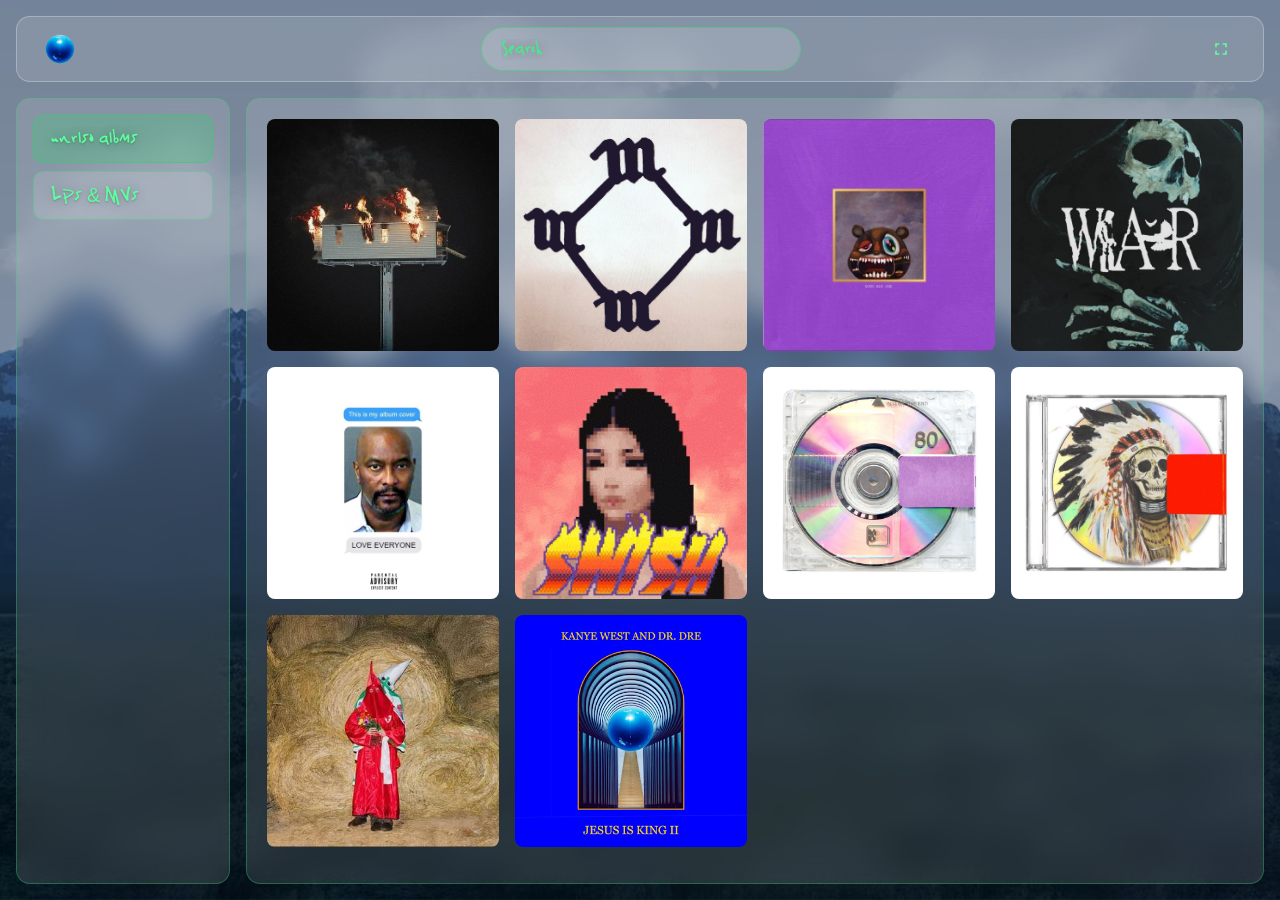
==== commit d1b5f35a: "popup" ====
--- a/mainpage.html
+++ b/mainpage.html
@@ -12,6 +12,11 @@
         <nav class="topbar">
             <a href="index.html" class="topbar-logo" aria-label="yemedia"><img src="favicon.png" alt="" class="topbar-logo-icon"></a>
             <input type="search" class="topbar-search" placeholder="Search" aria-label="Search">
+            <button type="button" class="topbar-popup-btn" id="topbar-popup-btn" aria-label="Open popup player" title="Open popup player">
+                <svg width="20" height="20" viewBox="0 0 24 24" fill="currentColor">
+                    <path d="M7 14H5v5h5v-2H7v-3zm-2-4h2V7h3V5H5v5zm12 7h-3v2h5v-5h-2v3zM14 5v2h3v3h2V5h-5z"/>
+                </svg>
+            </button>
             <button type="button" class="topbar-menu-btn" id="topbar-menu-btn" aria-label="Menu" aria-expanded="false">
                 <img class="topbar-menu-icon" src="playericon/icons8-hamburger-48.png" alt="" aria-hidden="true">
             </button>
--- a/sytle.css
+++ b/sytle.css
@@ -139,6 +139,7 @@
     inset: 0;
     z-index: 2;
     pointer-events: none;
+    perspective: 1200px;
 }
 
 .album-covers .album-cover {
@@ -308,6 +309,39 @@
 .mainpage .topbar-search::placeholder {
     color: #4ae88a;
     opacity: 1;
+}
+
+.mainpage .topbar-popup-btn {
+    display: none;
+    align-items: center;
+    justify-content: center;
+    width: 44px;
+    height: 44px;
+    padding: 0;
+    border: none;
+    border-radius: 0;
+    background: transparent;
+    color: #5cff9e;
+    cursor: pointer;
+    flex-shrink: 0;
+    transition: opacity 0.2s ease, transform 0.2s ease;
+}
+
+@media (min-width: 769px) {
+    .mainpage .topbar-popup-btn {
+        display: flex;
+    }
+}
+
+.mainpage .topbar-popup-btn svg {
+    width: 20px;
+    height: 20px;
+    display: block;
+}
+
+.mainpage .topbar-popup-btn:hover {
+    opacity: 0.85;
+    transform: scale(1.05);
 }
 
 .mainpage .topbar-menu-btn {
@@ -1741,3 +1775,4 @@
         inset: -15%;
     }
 }
+
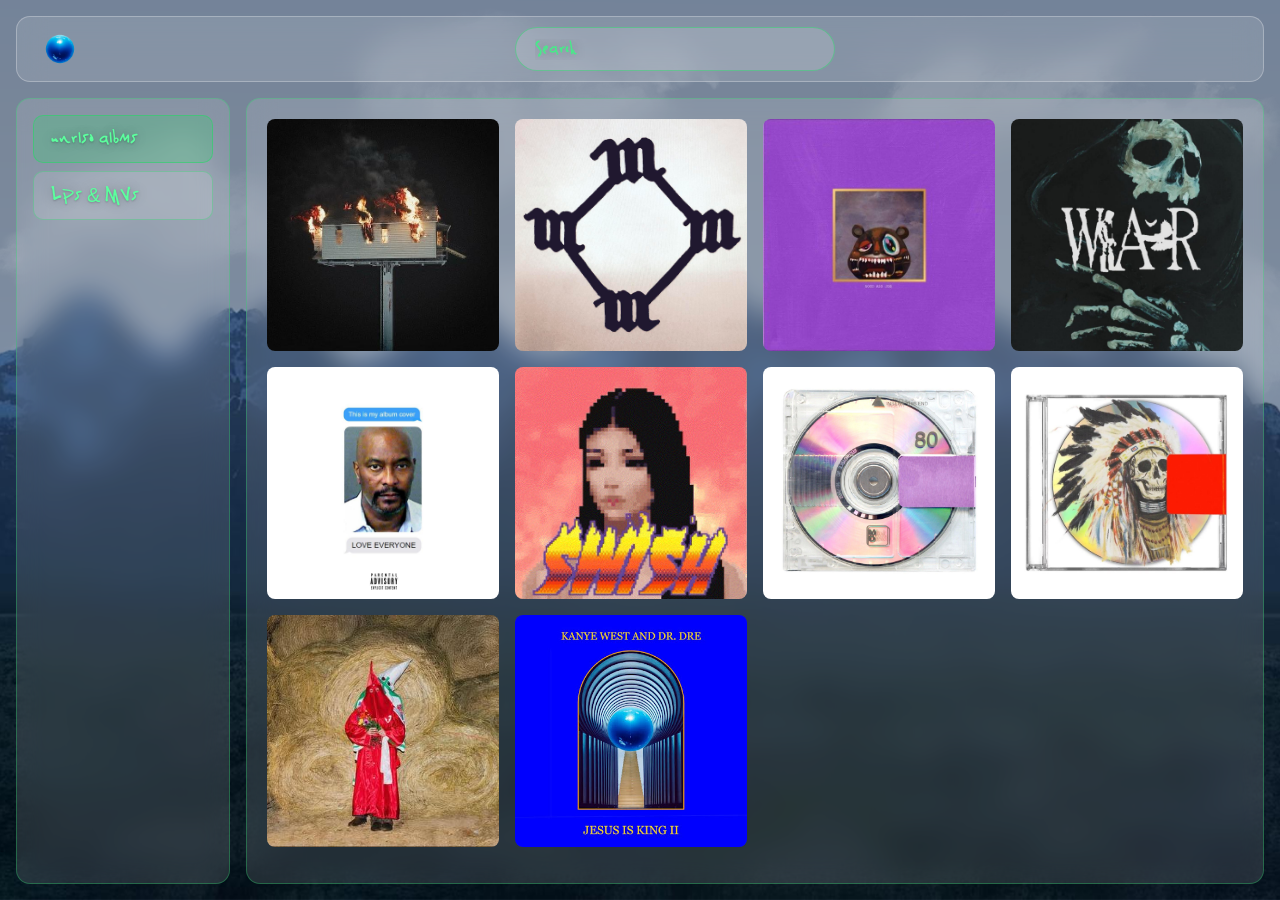
==== commit 895b0513: "video test & remove popup" ====
--- a/mainpage.html
+++ b/mainpage.html
@@ -12,11 +12,6 @@
         <nav class="topbar">
             <a href="index.html" class="topbar-logo" aria-label="yemedia"><img src="favicon.png" alt="" class="topbar-logo-icon"></a>
             <input type="search" class="topbar-search" placeholder="Search" aria-label="Search">
-            <button type="button" class="topbar-popup-btn" id="topbar-popup-btn" aria-label="Open popup player" title="Open popup player">
-                <svg width="20" height="20" viewBox="0 0 24 24" fill="currentColor">
-                    <path d="M7 14H5v5h5v-2H7v-3zm-2-4h2V7h3V5H5v5zm12 7h-3v2h5v-5h-2v3zM14 5v2h3v3h2V5h-5z"/>
-                </svg>
-            </button>
             <button type="button" class="topbar-menu-btn" id="topbar-menu-btn" aria-label="Menu" aria-expanded="false">
                 <img class="topbar-menu-icon" src="playericon/icons8-hamburger-48.png" alt="" aria-hidden="true">
             </button>
--- a/sytle.css
+++ b/sytle.css
@@ -311,39 +311,6 @@
     opacity: 1;
 }
 
-.mainpage .topbar-popup-btn {
-    display: none;
-    align-items: center;
-    justify-content: center;
-    width: 44px;
-    height: 44px;
-    padding: 0;
-    border: none;
-    border-radius: 0;
-    background: transparent;
-    color: #5cff9e;
-    cursor: pointer;
-    flex-shrink: 0;
-    transition: opacity 0.2s ease, transform 0.2s ease;
-}
-
-@media (min-width: 769px) {
-    .mainpage .topbar-popup-btn {
-        display: flex;
-    }
-}
-
-.mainpage .topbar-popup-btn svg {
-    width: 20px;
-    height: 20px;
-    display: block;
-}
-
-.mainpage .topbar-popup-btn:hover {
-    opacity: 0.85;
-    transform: scale(1.05);
-}
-
 .mainpage .topbar-menu-btn {
     display: none;
     align-items: center;
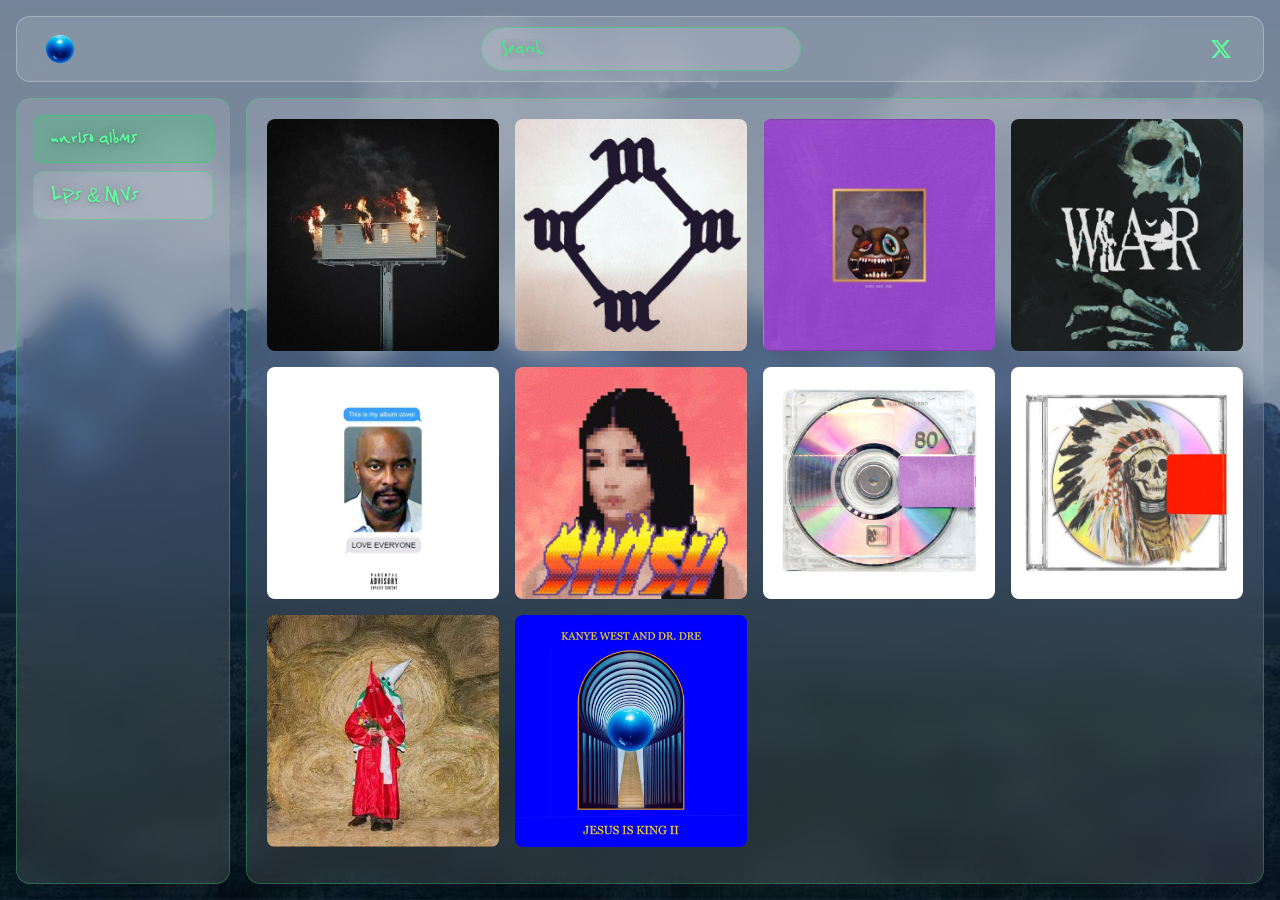
==== commit 577c9500: "idkman" ====
--- a/mainpage.html
+++ b/mainpage.html
@@ -10,8 +10,11 @@
 <body class="mainpage">
     <div class="mainpage-layout">
         <nav class="topbar">
-            <a href="index.html" class="topbar-logo" aria-label="yemedia"><img src="favicon.png" alt="" class="topbar-logo-icon"></a>
+            <a href="/" class="topbar-logo" aria-label="yemedia"><img src="favicon.png" alt="" class="topbar-logo-icon"></a>
             <input type="search" class="topbar-search" placeholder="Search" aria-label="Search">
+            <a href="https://x.com/_ppotat0/status/2031287841435664463?s=20" class="topbar-x-link" target="_blank" rel="noopener noreferrer" aria-label="X (Twitter)">
+                <svg class="topbar-x-icon" viewBox="0 0 24 24" fill="currentColor" aria-hidden="true"><path d="M18.244 2.25h3.308l-7.227 8.26 8.502 11.24H16.17l-5.214-6.817L4.99 21.75H1.68l7.73-8.835L1.254 2.25H8.08l4.713 6.231zm-1.161 17.52h1.833L7.084 4.126H5.117z"/></svg>
+            </a>
             <button type="button" class="topbar-menu-btn" id="topbar-menu-btn" aria-label="Menu" aria-expanded="false">
                 <img class="topbar-menu-icon" src="playericon/icons8-hamburger-48.png" alt="" aria-hidden="true">
             </button>
--- a/sytle.css
+++ b/sytle.css
@@ -311,6 +311,31 @@
     opacity: 1;
 }
 
+.mainpage .topbar-x-link {
+    display: flex;
+    align-items: center;
+    justify-content: center;
+    width: 44px;
+    height: 44px;
+    padding: 0;
+    border: none;
+    border-radius: 0;
+    background: transparent;
+    color: #5cff9e;
+    flex-shrink: 0;
+    transition: opacity 0.2s ease, transform 0.2s ease;
+    text-decoration: none;
+}
+.mainpage .topbar-x-link:hover {
+    opacity: 0.85;
+    transform: scale(1.05);
+}
+.mainpage .topbar-x-icon {
+    width: 22px;
+    height: 22px;
+    display: block;
+}
+
 .mainpage .topbar-menu-btn {
     display: none;
     align-items: center;
@@ -443,6 +468,21 @@
     transition: transform 0.25s ease;
 }
 
+.mainpage .album-card.has-video {
+    aspect-ratio: 16 / 9;
+}
+
+.mainpage .album-card.has-video .album-card-cover {
+    filter: brightness(0.5);
+    -webkit-filter: brightness(0.5);
+}
+
+.mainpage .album-card.has-video .album-card-overlay {
+    background: rgba(0, 0, 0, 0.4);
+    opacity: 1;
+}
+
+
 .mainpage .album-card:hover {
     transform: scale(0.92);
 }
@@ -466,6 +506,7 @@
     opacity: 0;
     transition: opacity 0.2s ease;
 }
+
 
 .mainpage .album-card.has-tracks .album-card-overlay {
     justify-content: flex-end;
@@ -1430,6 +1471,24 @@
     border-radius: 6px;
     flex-shrink: 0;
     border: 1px solid rgba(255, 255, 255, 0.1);
+}
+
+/* Video folder (e.g. Sunday Service): landscape thumb and hide now playing on desktop */
+.mainpage .mainpage-player-expanded.is-video-folder .mainpage-player-tracklist .track-list-cover {
+    width: 72px;
+    height: auto;
+    aspect-ratio: 16 / 9;
+    min-height: 40px;
+}
+
+.mainpage .mainpage-player-expanded.is-video-folder[data-expanded-mode="tracklist"] .mainpage-player-expanded-cover-section {
+    display: none !important;
+}
+
+.mainpage .mainpage-player-expanded.is-video-folder[data-expanded-mode="tracklist"] .mainpage-player-expanded-tracks {
+    flex: 1;
+    min-width: 0;
+    width: 100%;
 }
 
 .mainpage .mainpage-player-tracklist .track-num {
@@ -1743,3 +1802,453 @@
     }
 }
 
+/* ========== Video Player Modal ========== */
+.video-player-modal {
+    position: fixed;
+    inset: 0;
+    z-index: 2000;
+    opacity: 0;
+    visibility: hidden;
+    transition: opacity 0.3s ease, visibility 0.3s ease;
+}
+
+.video-player-modal.is-visible {
+    opacity: 1;
+    visibility: visible;
+}
+
+.video-player-modal.closing {
+    opacity: 0;
+}
+
+.video-player-backdrop {
+    position: absolute;
+    inset: 0;
+    background: rgba(0, 0, 0, 0.85);
+    backdrop-filter: blur(8px);
+    -webkit-backdrop-filter: blur(8px);
+}
+
+.video-player-container {
+    position: relative;
+    z-index: 1;
+    width: 100%;
+    height: 100%;
+    display: flex;
+    flex-direction: column;
+    padding: 1rem;
+    box-sizing: border-box;
+    overflow: hidden;
+}
+
+.video-player-header {
+    display: flex;
+    align-items: center;
+    justify-content: space-between;
+    padding: 1rem 1.5rem;
+    margin-bottom: 1rem;
+    background: rgba(255, 255, 255, 0.1);
+    backdrop-filter: blur(14px);
+    -webkit-backdrop-filter: blur(14px);
+    border: 1px solid rgba(45, 212, 108, 0.3);
+    border-radius: 14px;
+    font-family: "Yung Jakes", "yungjakes", sans-serif;
+    gap: 0.75rem;
+}
+
+.video-player-header-controls {
+    display: flex;
+    align-items: center;
+    gap: 0.5rem;
+    flex-shrink: 0;
+}
+
+.video-player-title {
+    color: #5cff9e;
+    font-size: 1.1rem;
+    font-weight: bold;
+    text-shadow: 0 0 12px rgba(0, 0, 0, 0.3);
+    overflow: hidden;
+    text-overflow: ellipsis;
+    white-space: nowrap;
+    flex: 1;
+    min-width: 0;
+}
+
+.video-player-prev,
+.video-player-next {
+    flex-shrink: 0;
+    width: 40px;
+    height: 40px;
+    padding: 0;
+    border: none;
+    background: rgba(0, 0, 0, 0.4);
+    color: #5cff9e;
+    border-radius: 50%;
+    cursor: pointer;
+    display: flex;
+    align-items: center;
+    justify-content: center;
+    transition: background 0.2s ease;
+}
+.video-player-prev:hover,
+.video-player-next:hover {
+    background: rgba(92, 255, 158, 0.25);
+}
+.video-player-nav-icon {
+    width: 22px;
+    height: 22px;
+    opacity: 0.9;
+}
+
+.video-player-fullscreen {
+    align-self: flex-end;
+    margin-top: 0.75rem;
+    margin-right: 0.5rem;
+    width: 48px;
+    height: 48px;
+    border: none;
+    background: rgba(0, 0, 0, 0.6);
+    backdrop-filter: blur(8px);
+    -webkit-backdrop-filter: blur(8px);
+    color: #5cff9e;
+    cursor: pointer;
+    display: flex;
+    align-items: center;
+    justify-content: center;
+    border-radius: 50%;
+    border: 1px solid rgba(92, 255, 158, 0.3);
+    transition: background 0.2s ease, transform 0.2s ease, opacity 0.2s ease;
+    z-index: 10;
+    box-shadow: 0 2px 8px rgba(0, 0, 0, 0.3);
+}
+
+.video-player-fullscreen:hover {
+    background: rgba(92, 255, 158, 0.2);
+    transform: scale(1.1);
+    border-color: rgba(92, 255, 158, 0.5);
+}
+
+.video-player-fullscreen-icon {
+    width: 24px;
+    height: 24px;
+    object-fit: contain;
+    filter: brightness(0) saturate(100%) invert(82%) sepia(42%) saturate(1200%) hue-rotate(87deg) brightness(102%) contrast(101%);
+}
+
+.video-player-exit-fullscreen {
+    position: fixed;
+    top: 1rem;
+    left: 1rem;
+    width: 56px;
+    height: 56px;
+    border: none;
+    background: rgba(0, 0, 0, 0.75);
+    backdrop-filter: blur(12px);
+    -webkit-backdrop-filter: blur(12px);
+    color: #5cff9e;
+    cursor: pointer;
+    display: none;
+    align-items: center;
+    justify-content: center;
+    border-radius: 50%;
+    border: 2px solid rgba(92, 255, 158, 0.5);
+    transition: background 0.2s ease, transform 0.2s ease;
+    z-index: 3001;
+    box-shadow: 0 4px 16px rgba(0, 0, 0, 0.5);
+}
+
+.video-player-exit-fullscreen:hover {
+    background: rgba(92, 255, 158, 0.25);
+    transform: scale(1.1);
+    border-color: rgba(92, 255, 158, 0.6);
+}
+
+.video-player-exit-fullscreen-icon {
+    width: 28px;
+    height: 28px;
+    object-fit: contain;
+    filter: brightness(0) saturate(100%) invert(82%) sepia(42%) saturate(1200%) hue-rotate(87deg) brightness(102%) contrast(101%);
+}
+
+.video-player-close {
+    width: 44px;
+    height: 44px;
+    border: none;
+    background: transparent;
+    color: #5cff9e;
+    cursor: pointer;
+    display: flex;
+    align-items: center;
+    justify-content: center;
+    border-radius: 8px;
+    transition: background 0.2s ease, transform 0.2s ease;
+    flex-shrink: 0;
+}
+
+.video-player-close:hover {
+    background: rgba(92, 255, 158, 0.15);
+    transform: scale(1.05);
+}
+
+.video-player-close-icon {
+    width: 24px;
+    height: 24px;
+    object-fit: contain;
+    filter: brightness(0) saturate(100%) invert(82%) sepia(42%) saturate(1200%) hue-rotate(87deg) brightness(102%) contrast(101%);
+}
+
+.video-player-iframe-wrapper {
+    flex: 1;
+    display: flex;
+    align-items: center;
+    justify-content: center;
+    min-height: 0;
+    background: rgba(0, 0, 0, 0.3);
+    border-radius: 14px;
+    border: 1px solid rgba(45, 212, 108, 0.2);
+    overflow: hidden;
+    padding: 0.5rem;
+    box-sizing: border-box;
+    transition: border-radius 0.3s ease, padding 0.3s ease;
+}
+
+.video-player-iframe-wrapper.is-fullscreen {
+    border-radius: 0;
+    padding: 0;
+    border: none;
+}
+
+.video-player-iframe {
+    width: 100%;
+    height: 100%;
+    border: none;
+    border-radius: 8px;
+    background: #000;
+    transition: border-radius 0.3s ease;
+}
+
+.video-player-iframe-wrapper.is-fullscreen .video-player-iframe {
+    border-radius: 0;
+}
+
+/* Desktop: larger video player */
+@media (min-width: 769px) {
+    .video-player-container {
+        max-width: 1400px;
+        max-height: 90vh;
+        margin: auto;
+        padding: 2rem;
+    }
+    
+    .video-player-header {
+        padding: 1.25rem 2rem;
+    }
+    
+    .video-player-title {
+        font-size: 1.3rem;
+    }
+}
+
+/* Mobile: full screen in landscape */
+@media (max-width: 768px) {
+    .video-player-container {
+        padding: 0.5rem;
+        max-height: 90vh;
+        justify-content: flex-start;
+    }
+    
+    .video-player-header {
+        padding: 0.75rem 1rem;
+        margin-bottom: 0.5rem;
+        flex-shrink: 0;
+    }
+    
+    .video-player-title {
+        font-size: 0.95rem;
+    }
+    
+    .video-player-fullscreen {
+        width: 44px;
+        height: 44px;
+    }
+    
+    .video-player-fullscreen-icon {
+        width: 22px;
+        height: 22px;
+    }
+    
+    .video-player-close {
+        width: 40px;
+        height: 40px;
+    }
+    
+    .video-player-close-icon {
+        width: 20px;
+        height: 20px;
+    }
+    
+    .video-player-iframe-wrapper {
+        padding: 0.25rem;
+        flex: 0 0 auto;
+        height: auto;
+        max-height: calc(90vh - 80px);
+    }
+    
+    .video-player-iframe {
+        aspect-ratio: 16 / 9;
+        height: auto;
+        max-height: 100%;
+    }
+    
+    /* Fullscreen mode on mobile */
+    .video-player-iframe-wrapper.is-fullscreen {
+        position: fixed;
+        inset: 0;
+        z-index: 3000;
+        padding: 0;
+        border-radius: 0;
+        max-height: 100vh;
+    }
+    
+    .video-player-iframe-wrapper.is-fullscreen .video-player-iframe {
+        width: 100vw;
+        height: 100vh;
+        aspect-ratio: auto;
+    }
+    
+    .video-player-container:has(.video-player-iframe-wrapper.is-fullscreen) .video-player-fullscreen {
+        display: none;
+    }
+    
+    .video-player-exit-fullscreen {
+        width: 52px;
+        height: 52px;
+    }
+    
+    .video-player-exit-fullscreen-icon {
+        width: 26px;
+        height: 26px;
+    }
+}
+
+/* Landscape orientation on mobile */
+@media (max-width: 768px) and (orientation: landscape) {
+    .video-player-container {
+        padding: 0.5rem;
+        max-height: 90vh;
+        justify-content: flex-start;
+    }
+    
+    .video-player-header {
+        padding: 0.5rem 0.75rem;
+        margin-bottom: 0.5rem;
+        flex-shrink: 0;
+    }
+    
+    .video-player-title {
+        font-size: 0.85rem;
+    }
+    
+    .video-player-iframe-wrapper {
+        padding: 0.25rem;
+        flex: 0 0 auto;
+        height: auto;
+        max-height: calc(90vh - 60px);
+    }
+    
+    .video-player-iframe {
+        aspect-ratio: 16 / 9;
+        height: auto;
+        max-height: 100%;
+    }
+    
+    /* Fullscreen in landscape */
+    .video-player-iframe-wrapper.is-fullscreen {
+        position: fixed;
+        inset: 0;
+        z-index: 3000;
+        padding: 0;
+        border-radius: 0;
+        max-height: 100vh;
+    }
+    
+    .video-player-iframe-wrapper.is-fullscreen .video-player-iframe {
+        width: 100vw;
+        height: 100vh;
+        aspect-ratio: auto;
+    }
+}
+
+/* ========== Video Picker Modal (folder with multiple videos) ========== */
+.video-picker-modal {
+    position: fixed;
+    inset: 0;
+    z-index: 2000;
+    display: flex;
+    align-items: center;
+    justify-content: center;
+    padding: 1rem;
+    box-sizing: border-box;
+}
+.video-picker-backdrop {
+    position: absolute;
+    inset: 0;
+    background: rgba(0, 0, 0, 0.6);
+}
+.video-picker-container {
+    position: relative;
+    background: var(--mainpage-bg, #111);
+    border-radius: 12px;
+    padding: 1.25rem 1.5rem;
+    max-width: 420px;
+    width: 100%;
+    max-height: 80vh;
+    overflow: hidden;
+    display: flex;
+    flex-direction: column;
+    box-shadow: 0 8px 32px rgba(0, 0, 0, 0.5);
+}
+.video-picker-title {
+    margin: 0 0 1rem 0;
+    font-size: 1.1rem;
+    font-weight: 600;
+    color: var(--mainpage-fg, #eee);
+}
+.video-picker-list {
+    display: flex;
+    flex-direction: column;
+    gap: 0.5rem;
+    overflow-y: auto;
+    flex: 1;
+    min-height: 0;
+}
+.video-picker-item {
+    display: block;
+    width: 100%;
+    padding: 0.75rem 1rem;
+    text-align: left;
+    background: rgba(255, 255, 255, 0.08);
+    border: none;
+    border-radius: 8px;
+    color: var(--mainpage-fg, #eee);
+    font-size: 0.95rem;
+    cursor: pointer;
+    transition: background 0.15s;
+}
+.video-picker-item:hover {
+    background: rgba(255, 255, 255, 0.14);
+}
+.video-picker-close {
+    margin-top: 1rem;
+    padding: 0.6rem 1rem;
+    background: transparent;
+    border: 1px solid rgba(255, 255, 255, 0.25);
+    border-radius: 8px;
+    color: var(--mainpage-fg, #eee);
+    font-size: 0.9rem;
+    cursor: pointer;
+}
+.video-picker-close:hover {
+    background: rgba(255, 255, 255, 0.08);
+}
